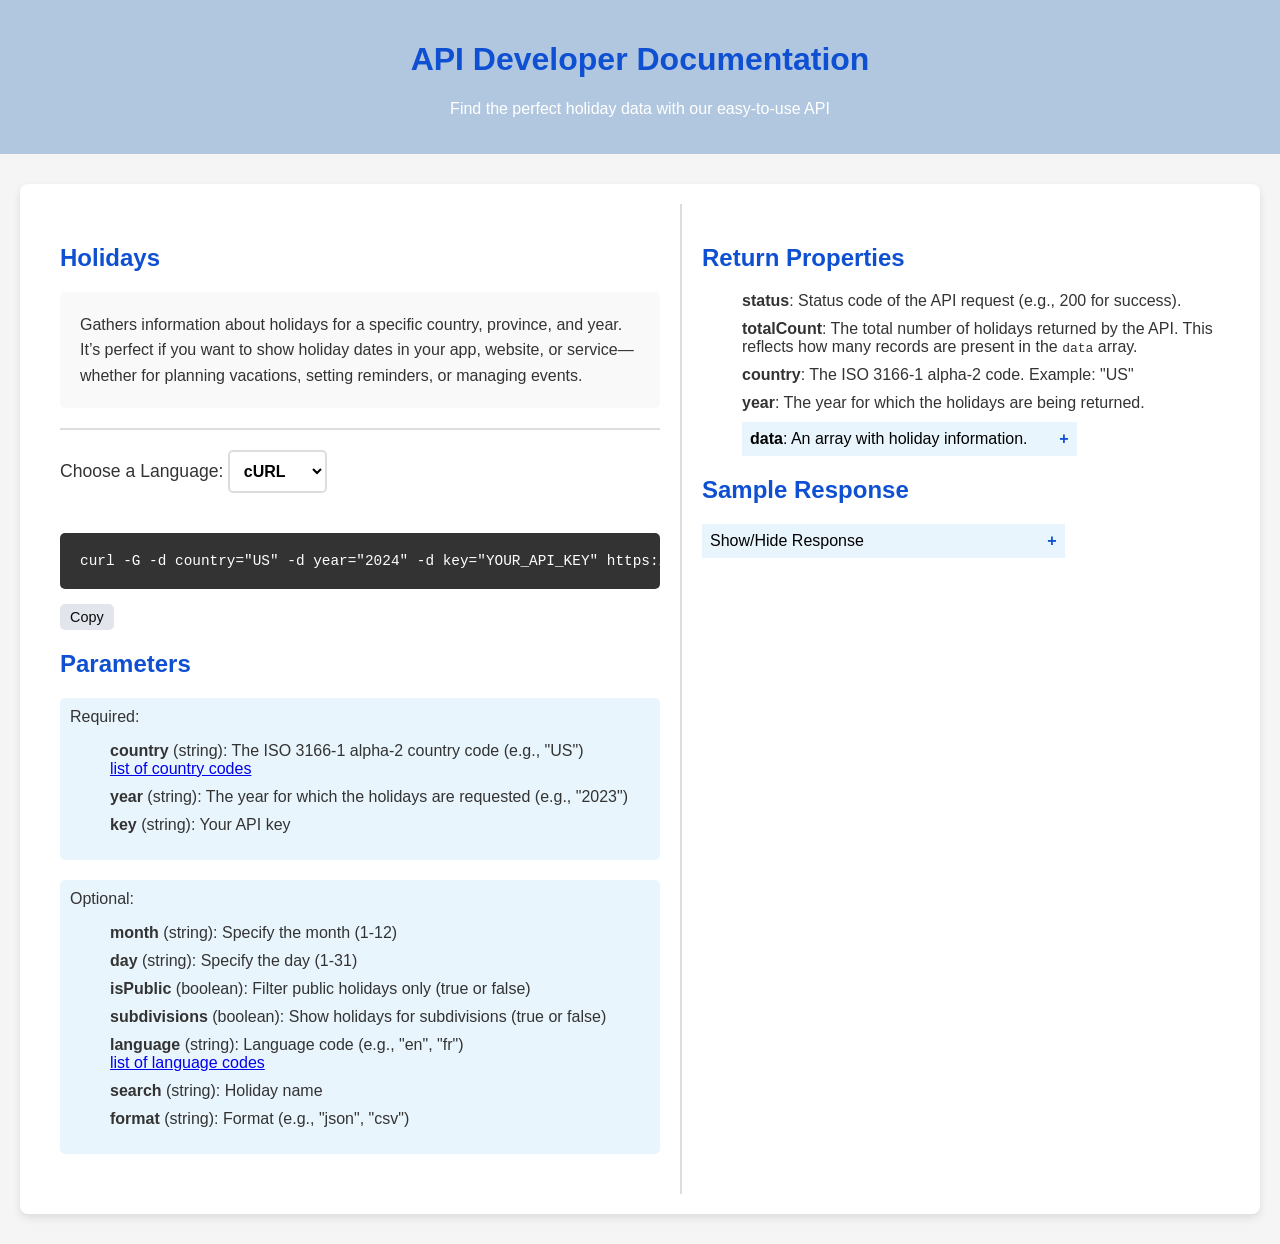
==== HolidayListAPI_Documentation.html @ ca433ace "Initial comit" ====
<!DOCTYPE html>
<html lang="en">
<head>
    <meta charset="UTF-8">
    <meta name="viewport" content="width=device-width, initial-scale=1.0">
    <title>API Developer Documentation</title>
    <style>
        body {
            font-family: 'Helvetica Neue', Arial, sans-serif;
            background-color: #f5f5f5;
            color: #333;
            margin: 0;
            padding: 0;
        }

        header {
            background-color: #9cbadac1;
            color: white;
            padding: 20px;
            text-align: center;
        }

        h1, h2 {
            color: #0f50d2;
        }

        .container {
            display: flex;
            max-width: 1200px;
            margin: 30px auto;
            padding: 20px;
            background-color: white;
            border-radius: 8px;
            box-shadow: 0 4px 8px rgba(0, 0, 0, 0.1);
        }

        .left-section, .right-section {
            width: 50%;
            padding: 20px;
        }

        .right-section {
            border-left: 2px solid #ddd;
        }

        .dropdown-container {
            margin-bottom: 20px;
        }

        label, select {
            font-size: 1.1rem;
        }

        select {
            padding: 10px;
            font-size: 1rem;
            background-color: #fff;
            border: 2px solid #ddd;
            border-radius: 5px;
            margin-bottom: 20px;
            font-weight: bold;
        }

        .required, .optional {
            background-color: #e9f5fc;
            padding: 10px;
            border-radius: 5px;
            margin-bottom: 20px;
        }

        .response-section {
            margin-top: 20px;
        }

        pre {
            background-color: #333;
            color: white;
            padding: 20px;
            border-radius: 5px;
            font-size: 0.9rem;
            overflow-x: auto;
        }

        .collapsible {
            background-color: #e9f5fc;
            cursor: pointer;
            padding: 8px;
            width: 70%;
            border: none;
            text-align: left;
            outline: none;
            font-size: 1rem;
        }

        .active, .collapsible:hover {
            background-color: #ccc;
        }

        .collapsible::after {
            content: '+';
            float: right;
            color: #0f50d2;
            font-weight: bold;
        }

        .active::after {
            content: '-';
            color: #0f50d2;
            font-weight: bold;
        }

        .collapsible-content {
            padding: 0 18px;
            display: none;
            overflow: hidden;
            background-color: white;
        }
        .copy-btn {
            position: relative;        
            background-color: #e2e5ec;
            color: rgb(11, 9, 9);
            border: none;
            padding: 5px 10px;
            cursor: pointer;
            font-size: 0.9rem;
            border-radius: 5px;
        }

        .copy-btn:hover {
                background-color: #c0cee7;
        }

    </style>
</head>
<body>

<header>
    <h1>API Developer Documentation</h1>
    <p>Find the perfect holiday data with our easy-to-use API</p>
</header>

<div class="container">
    <!-- Left Section: Code Example and Parameters -->
    <div class="left-section">
        <h2>Holidays</h2>
        <div style="font-family: 'Helvetica Neue', Arial, sans-serif; padding: 20px; background-color: #f9f9f9; border-radius: 5px; line-height: 1.6; color: #333;">
            Gathers information about holidays for a specific country, province, and year. It’s perfect if you want to show holiday dates in your app, website, or service—whether for planning vacations, setting reminders, or managing events.
        </div>
        <hr style="border: 1px solid #ddd; margin: 20px 0;">
        
        <div class="dropdown-container">
            <label for="language">Choose a Language:</label>
            <select id="language">
                <option value="curl">cURL</option>
                <option value="go">Go</option>
                <!-- <option value="nodejs">Node.js</option> -->
                <!-- <option value="php">PHP</option> -->
                <!-- <option value="powershell">PowerShell</option> -->
                <option value="python">Python</option>
                <!-- <option value="ruby">Ruby</option> -->
            </select>
        
        </div>

        <pre id="codeBlock">Sample code will appear here...</pre>
        <button class="copy-btn">Copy</button>
        


        <h2>Parameters</h2>
        <div class="required">
            Required:
            <ul style="list-style-type: none">
                <li style="margin-bottom: 10px;"><strong>country</strong> (string): The ISO 3166-1 alpha-2 country code (e.g., "US") <br>
                    <a href="https://en.wikipedia.org/wiki/List_of_ISO_3166_country_codes" target="_blank">list of country codes</a>
                </li style="margin-bottom: 10px;">
                <li style="margin-bottom: 10px;"><strong>year</strong> (string): The year for which the holidays are requested (e.g., "2023")</li>
                <li style="margin-bottom: 10px;"><strong>key</strong> (string): Your API key</li>
            </ul>
        </div>
        <div class="optional">
            Optional:
            <ul style="list-style-type: none;">
                <li style="margin-bottom: 10px;"><strong>month</strong> (string): Specify the month (1-12)</li>
                <li style="margin-bottom: 10px;"><strong>day</strong> (string): Specify the day (1-31)</li>
                <li style="margin-bottom: 10px;"><strong>isPublic</strong> (boolean): Filter public holidays only (true or false)</li>
                <li style="margin-bottom: 10px;"><strong>subdivisions</strong> (boolean): Show holidays for subdivisions (true or false)</li>
                <li style="margin-bottom: 10px;"><strong>language</strong> (string): Language code (e.g., "en", "fr") <br>
                    <a href="https://en.wikipedia.org/wiki/List_of_ISO_639-1_codes" target="_blank">list of language codes</a>
                </li>
                <li style="margin-bottom: 10px;"><strong>search</strong> (string): Holiday name</li>
                <li><strong>format</strong> (string): Format (e.g., "json", "csv")</li>
            </ul>
            
        </div>
    </div>

    <!-- Right Section: Return Properties and Response -->
    <div class="right-section">
        <h2>Return Properties</h2>
<ul style="list-style-type: none;">
    <li style="margin-bottom: 10px;"><strong>status</strong>: Status code of the API request (e.g., 200 for success).</li>
    <li style="margin-bottom: 10px;"><strong>totalCount</strong>: The total number of holidays returned by the API. This reflects how many records are present in the <code>data</code> array.</li>
    <li style="margin-bottom: 10px;"><strong>country</strong>: The ISO 3166-1 alpha-2 code. Example: "US"</li>
    <li style="margin-bottom: 10px;"><strong>year</strong>: The year for which the holidays are being returned.</li>
    <!-- <li><strong>data</strong>: An array containing individual holiday objects, each representing a specific holiday.</li> -->
    
    <!-- Collapsible for HolidayDto -->
    <li style="margin-bottom: 10px;"><button class="collapsible"><strong>data</strong>: An array with holiday information.</button>
        <div class="collapsible-content">
            <ul style="list-style-type: none;">
                <li style="margin-bottom: 10px;"><strong>name</strong>: The name of the holiday (e.g., "New Year").</li>
                <li style="margin-bottom: 10px;"><strong>description</strong>: A description of the holiday.</li>
                <li style="margin-bottom: 10px;"><strong>date</strong>: The official date of the holiday.</li>
                <li style="margin-bottom: 10px;"><strong>observed</strong>: The date when the holiday is observed (e.g., if the holiday falls on a weekend, it may be observed on a different date).</li>
                <li style="margin-bottom: 10px;"><strong>isPublic</strong>: A value of True means it is a public holiday.</li>

                <!-- Collapsible for CountryDto -->
                <li style="margin-bottom: 10px;"><button class="collapsible"><strong>country</strong></button>
                    <div class="collapsible-content">
                        <ul style="list-style-type: none;">
                            <li style="margin-bottom: 10px;"><strong>code</strong>: The ISO code. Example: "US"</li>
                            <li style="margin-bottom: 10px;"><strong>name</strong>: The full name of the country.</li>
                            <li style="margin-bottom: 10px;"><strong>flag</strong>: A URL link to the country's flag.</li>
                        </ul>
                    </div>
                </li style="margin-bottom: 10px;">

                <!-- Collapsible for HolidayWeekdayDto -->
                <li style="margin-bottom: 10px;"><button class="collapsible"><strong>weekday</strong></button>
                    <div>
                        <ul style="list-style-type: none;">
                            <li style="margin-bottom: 10px;"><strong>date</strong> (Holiday Date)
                                <div>
                                    <ul style="list-style-type: none;">
                                        <li style="margin-bottom: 10px; margin-top: 10px; margin-top: 10px;"><strong>name</strong>: Example: Monday</li>
                                        <li style="margin-bottom: 10px;"><strong>numeric</strong>: Example: 1 for Monday. </li>
                                    </ul>
                                </div>
                            </li>
                            <li style="margin-bottom: 10px;"><strong>observed</strong> (Observed Date)
                                <div>
                                    <ul style="list-style-type: none; style=margin-bottom: 10px;">
                                        <li style="margin-bottom: 10px;"><strong>name</strong>: The name of the weekday on which the holiday is observed. Example: Monday</li>
                                        <li style="margin-bottom: 10px;"><strong>numeric</strong>: Example: 1 for Monday.</li>
                                    </ul>
                                </div>
                            </li>
                        </ul>
                    </div>
                </li>
            </ul>
        </div>
    </li>
</ul style="list-style-type: none;">


        <h2>Sample Response</h2>
        <button class="collapsible">Show/Hide Response</button>
        <div class="collapsible-content">
            <pre>{
"status": 200,
"totalCount": 1,
"country": "US",
"year": 2024,
"data": [
    {
    "name": "Holiday",
    "description": "Holiday description",
    "date": "28",
    "observed": "28",
    "isPublic": true,
    "country": {
        "code": "US",
        "name": "United States",
        "flag": "https://flagsapi.com/US/flat/64.png"
    },
    "weekday": {
        "date": {
        "name": "Monday",
        "numeric": 1
        },
        "observed": {
        "name": "Monday",
        "numeric": 1
        }
      }
    }
  ]
}
              </pre>
        </div>
    </div>
</div>


<script>
    const codeExamples = {
        "curl": `curl -G -d country="US" -d year="2024" -d key="YOUR_API_KEY" https://back.holidaylist.io/api/v1/holidays
`,
        "go": `package main

import ("github.com/feelgd777/holidaylist-go")

func main() {
    api := holidaylist.NewAPI("YOUR_API_KEY")
    holidays, _ := api.GetHolidays(map[string]interface{}{
        "country": "US",
        "year":    2023,
    })`,
        "nodejs": `
const axios = require('axios');

axios.get('https://holidayapi.com/v1/holidays', {
    params: {
        country: 'US',
        year: 2023,
        pretty: true,
        key: 'YOUR_API_KEY'
    }
}).then(response => {
    console.log(response.data);
}).catch(error => {
    console.error(error);
});
        `,
        "php": `
<?php
$ch = curl_init();

curl_setopt($ch, CURLOPT_URL, "https://holidayapi.com/v1/holidays?country=US&year=2023&pretty=true&key=YOUR_API_KEY");
curl_setopt($ch, CURLOPT_RETURNTRANSFER, 1);

$response = curl_exec($ch);
curl_close($ch);

echo $response;
?>
        `,
        "powershell": `
$uri = 'https://holidayapi.com/v1/holidays?country=US&year=2023&key=YOUR_API_KEY'
$response = Invoke-RestMethod -Uri $uri -Method GET
$response | ConvertTo-Json
        `,
        "python": `import requests

url = "https://holidayapi.com/v1/holidays"
params = {
    "country": "US",
    "year": "2023",
    "key": "YOUR_API_KEY"
}

response = requests.get(url, params=params)
print(response.json())`,
        "ruby": `
require 'net/http'
require 'uri'
require 'json'

uri = URI.parse("https://holidayapi.com/v1/holidays?country=US&year=2023&pretty=true&key=YOUR_API_KEY")
response = Net::HTTP.get_response(uri)

puts JSON.parse(response.body)

        `
    };

    document.getElementById('language').addEventListener('change', function() {
        const selectedLanguage = this.value;
        document.getElementById('codeBlock').textContent = codeExamples[selectedLanguage];
    });

    // Set default code to cURL
    document.getElementById('codeBlock').textContent = codeExamples["curl"];

    // Collapsible sections functionality
    var coll = document.getElementsByClassName("collapsible");
    for (var i = 0; i < coll.length; i++) {
        coll[i].addEventListener("click", function() {
            this.classList.toggle("active");
            var content = this.nextElementSibling;
            if (content.style.display === "block") {
                content.style.display = "none";
            } else {
                content.style.display = "block";
            }
        });
    }
    document.querySelector('.copy-btn').addEventListener('click', function() {
        const codeBlock = document.getElementById('codeBlock').textContent;
        navigator.clipboard.writeText(codeBlock).catch(err => {
            console.error('Failed to copy: ', err);
        });
    });

</script>

</body>
</html>
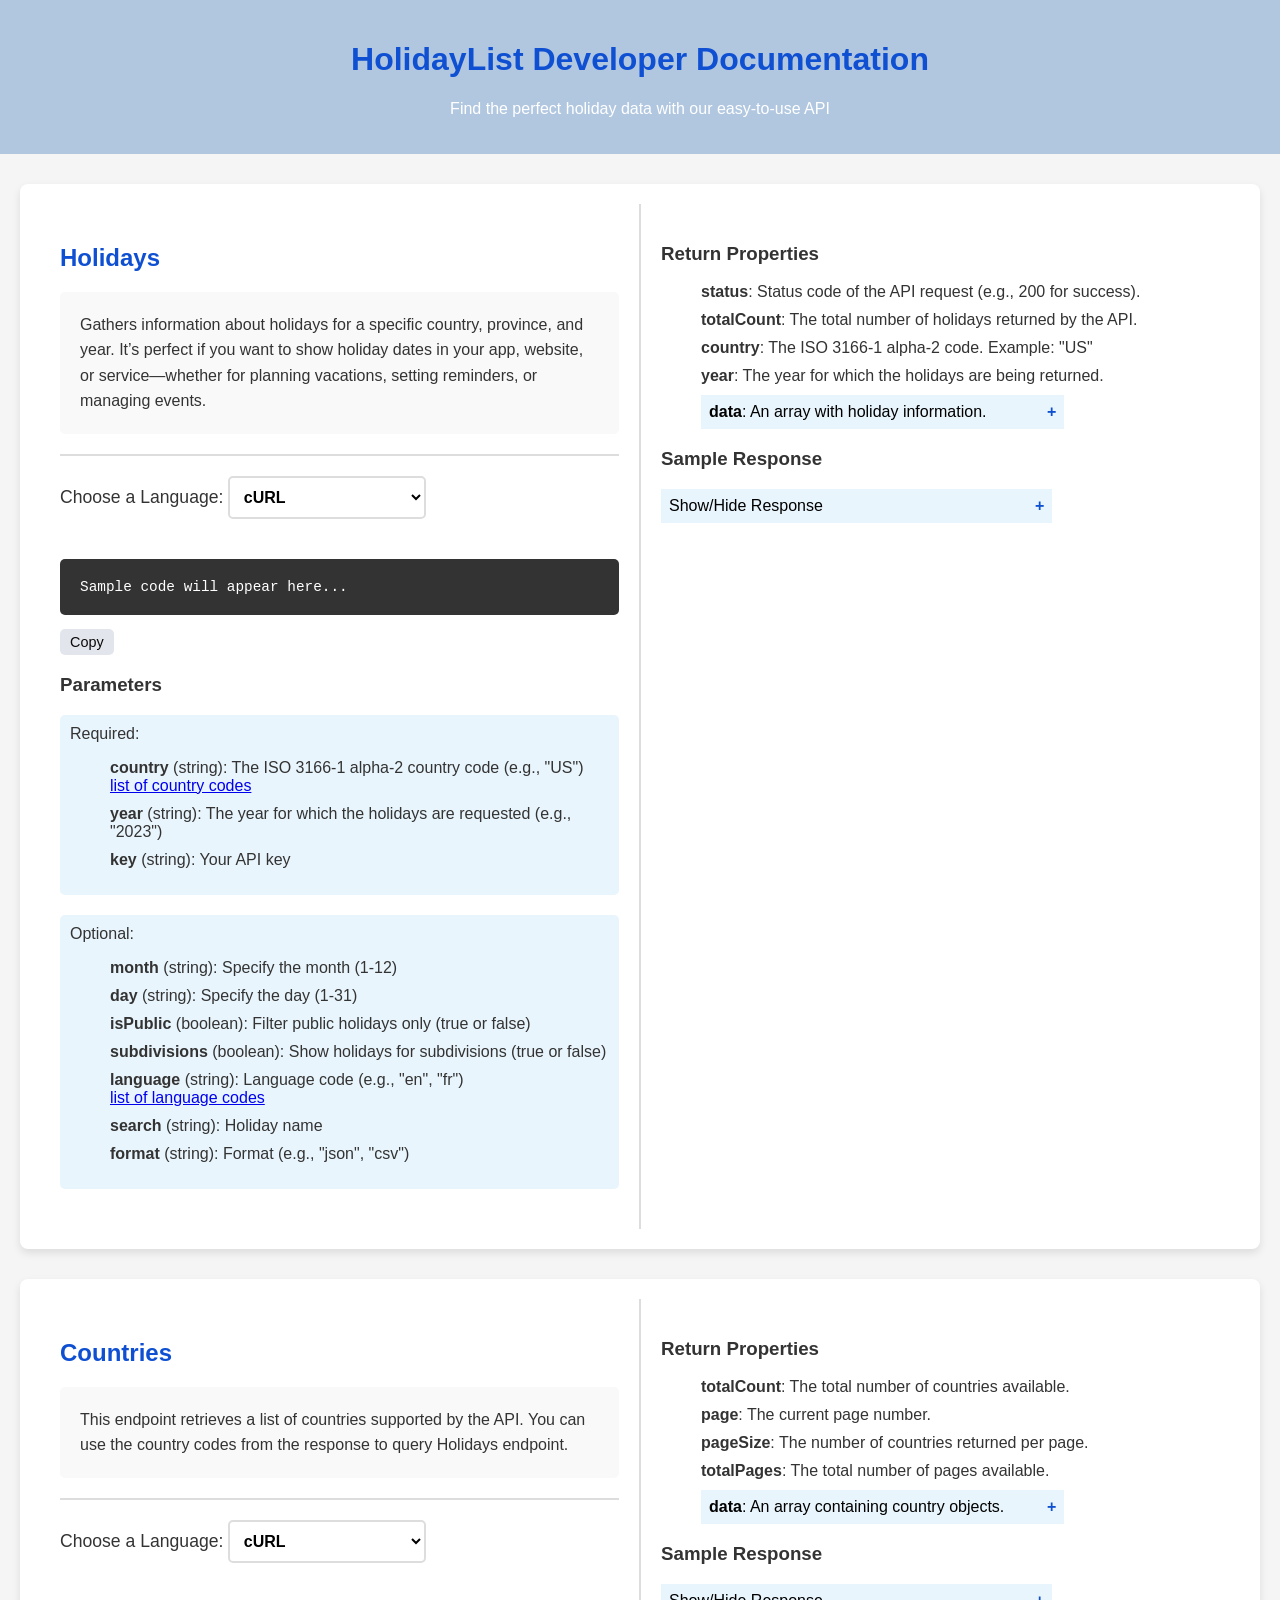
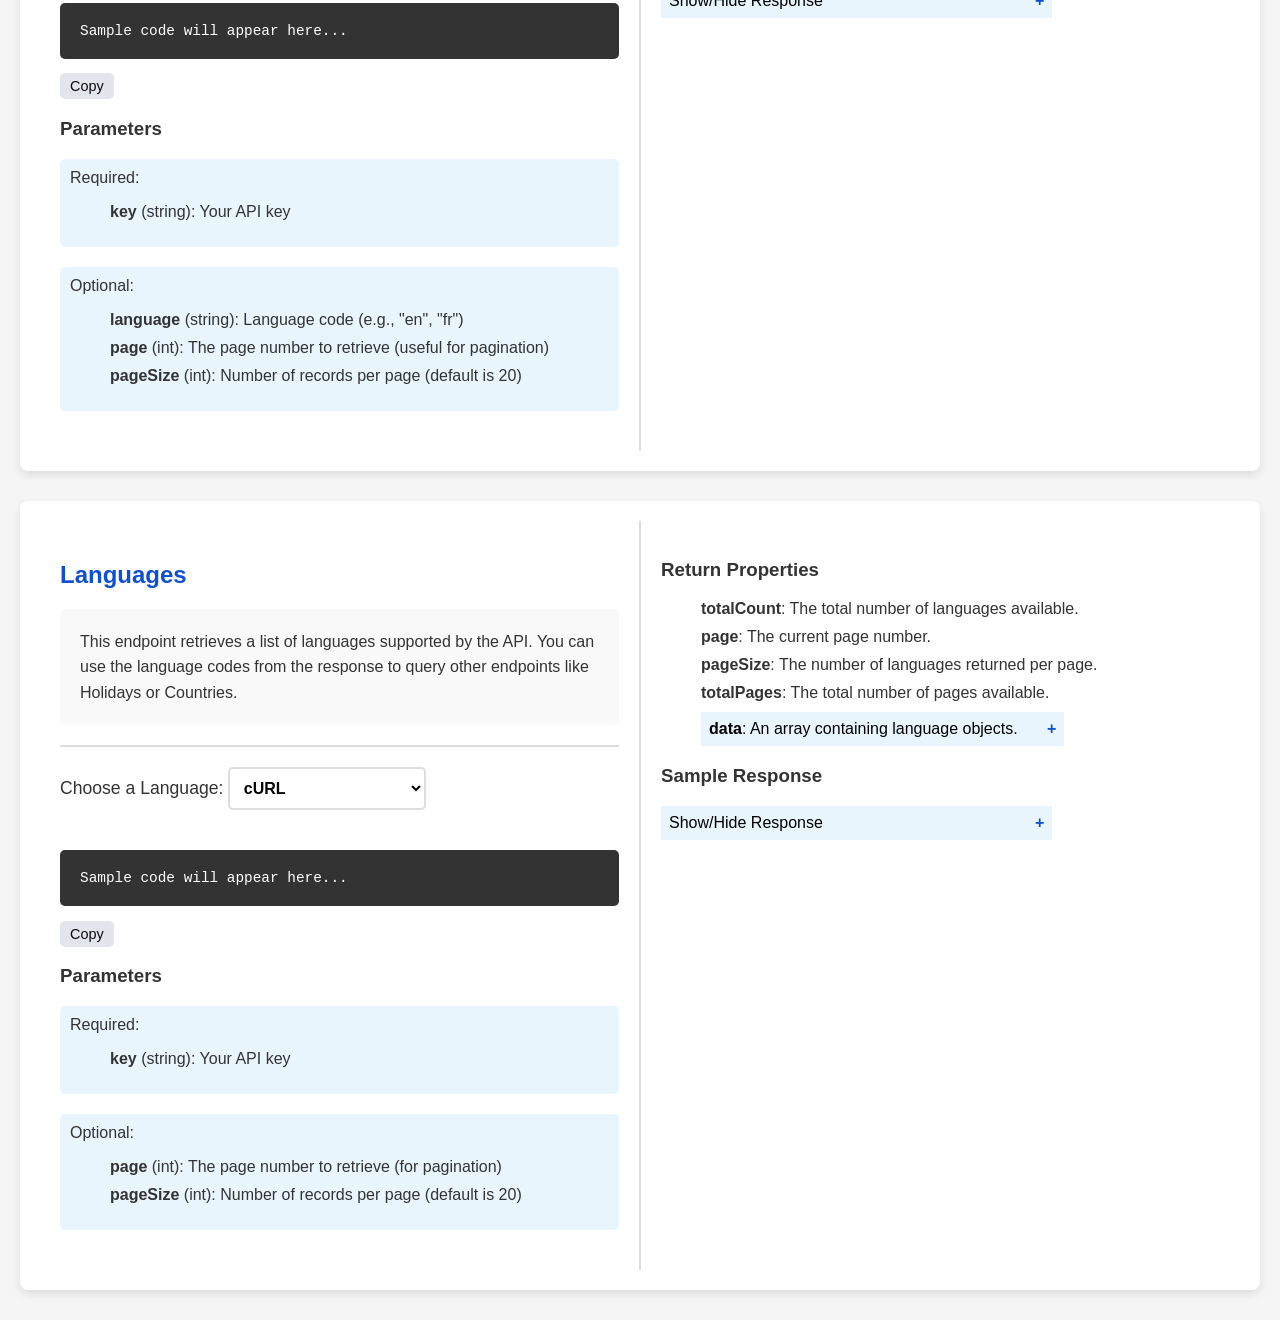
==== commit ec6da331: "Added endpoints Holidays and Countries and Languages" ====
--- a/HolidayListAPI_Documentation.html
+++ b/HolidayListAPI_Documentation.html
@@ -4,138 +4,13 @@
     <meta charset="UTF-8">
     <meta name="viewport" content="width=device-width, initial-scale=1.0">
     <title>API Developer Documentation</title>
-    <style>
-        body {
-            font-family: 'Helvetica Neue', Arial, sans-serif;
-            background-color: #f5f5f5;
-            color: #333;
-            margin: 0;
-            padding: 0;
-        }
-
-        header {
-            background-color: #9cbadac1;
-            color: white;
-            padding: 20px;
-            text-align: center;
-        }
-
-        h1, h2 {
-            color: #0f50d2;
-        }
-
-        .container {
-            display: flex;
-            max-width: 1200px;
-            margin: 30px auto;
-            padding: 20px;
-            background-color: white;
-            border-radius: 8px;
-            box-shadow: 0 4px 8px rgba(0, 0, 0, 0.1);
-        }
-
-        .left-section, .right-section {
-            width: 50%;
-            padding: 20px;
-        }
-
-        .right-section {
-            border-left: 2px solid #ddd;
-        }
-
-        .dropdown-container {
-            margin-bottom: 20px;
-        }
-
-        label, select {
-            font-size: 1.1rem;
-        }
-
-        select {
-            padding: 10px;
-            font-size: 1rem;
-            background-color: #fff;
-            border: 2px solid #ddd;
-            border-radius: 5px;
-            margin-bottom: 20px;
-            font-weight: bold;
-        }
-
-        .required, .optional {
-            background-color: #e9f5fc;
-            padding: 10px;
-            border-radius: 5px;
-            margin-bottom: 20px;
-        }
-
-        .response-section {
-            margin-top: 20px;
-        }
-
-        pre {
-            background-color: #333;
-            color: white;
-            padding: 20px;
-            border-radius: 5px;
-            font-size: 0.9rem;
-            overflow-x: auto;
-        }
-
-        .collapsible {
-            background-color: #e9f5fc;
-            cursor: pointer;
-            padding: 8px;
-            width: 70%;
-            border: none;
-            text-align: left;
-            outline: none;
-            font-size: 1rem;
-        }
-
-        .active, .collapsible:hover {
-            background-color: #ccc;
-        }
-
-        .collapsible::after {
-            content: '+';
-            float: right;
-            color: #0f50d2;
-            font-weight: bold;
-        }
-
-        .active::after {
-            content: '-';
-            color: #0f50d2;
-            font-weight: bold;
-        }
-
-        .collapsible-content {
-            padding: 0 18px;
-            display: none;
-            overflow: hidden;
-            background-color: white;
-        }
-        .copy-btn {
-            position: relative;        
-            background-color: #e2e5ec;
-            color: rgb(11, 9, 9);
-            border: none;
-            padding: 5px 10px;
-            cursor: pointer;
-            font-size: 0.9rem;
-            border-radius: 5px;
-        }
-
-        .copy-btn:hover {
-                background-color: #c0cee7;
-        }
-
-    </style>
+    <link rel="stylesheet" href="styles.css">
+    
 </head>
 <body>
 
 <header>
-    <h1>API Developer Documentation</h1>
+    <h1>HolidayList Developer Documentation</h1>
     <p>Find the perfect holiday data with our easy-to-use API</p>
 </header>
 
@@ -149,25 +24,24 @@
         <hr style="border: 1px solid #ddd; margin: 20px 0;">
         
         <div class="dropdown-container">
-            <label for="language">Choose a Language:</label>
-            <select id="language">
+            <label for="holidays-language">Choose a Language:</label>
+            <select id="holidays-language">
                 <option value="curl">cURL</option>
                 <option value="go">Go</option>
-                <!-- <option value="nodejs">Node.js</option> -->
-                <!-- <option value="php">PHP</option> -->
-                <!-- <option value="powershell">PowerShell</option> -->
                 <option value="python">Python</option>
-                <!-- <option value="ruby">Ruby</option> -->
+                <option value="javascript">JavaScript (Node.js)</option>
+                <option value="php">PHP</option>
+                <option value="ruby">Ruby</option>
             </select>
         
         </div>
 
-        <pre id="codeBlock">Sample code will appear here...</pre>
-        <button class="copy-btn">Copy</button>
+        <pre id="holidays-codeBlock">Sample code will appear here...</pre>
+        <button class="copy-btn" data-target="holidays-codeBlock">Copy</button>
         
 
 
-        <h2>Parameters</h2>
+        <h3>Parameters</h3>
         <div class="required">
             Required:
             <ul style="list-style-type: none">
@@ -197,10 +71,10 @@
 
     <!-- Right Section: Return Properties and Response -->
     <div class="right-section">
-        <h2>Return Properties</h2>
+        <h3>Return Properties</h3>
 <ul style="list-style-type: none;">
     <li style="margin-bottom: 10px;"><strong>status</strong>: Status code of the API request (e.g., 200 for success).</li>
-    <li style="margin-bottom: 10px;"><strong>totalCount</strong>: The total number of holidays returned by the API. This reflects how many records are present in the <code>data</code> array.</li>
+    <li style="margin-bottom: 10px;"><strong>totalCount</strong>: The total number of holidays returned by the API.</li>
     <li style="margin-bottom: 10px;"><strong>country</strong>: The ISO 3166-1 alpha-2 code. Example: "US"</li>
     <li style="margin-bottom: 10px;"><strong>year</strong>: The year for which the holidays are being returned.</li>
     <!-- <li><strong>data</strong>: An array containing individual holiday objects, each representing a specific holiday.</li> -->
@@ -240,7 +114,7 @@
                             </li>
                             <li style="margin-bottom: 10px;"><strong>observed</strong> (Observed Date)
                                 <div>
-                                    <ul style="list-style-type: none; style=margin-bottom: 10px;">
+                                    <ul style="list-style-type: none; margin-bottom: 10px;">
                                         <li style="margin-bottom: 10px;"><strong>name</strong>: The name of the weekday on which the holiday is observed. Example: Monday</li>
                                         <li style="margin-bottom: 10px;"><strong>numeric</strong>: Example: 1 for Monday.</li>
                                     </ul>
@@ -255,7 +129,7 @@
 </ul style="list-style-type: none;">
 
 
-        <h2>Sample Response</h2>
+        <h3>Sample Response</h3>
         <button class="collapsible">Show/Hide Response</button>
         <div class="collapsible-content">
             <pre>{
@@ -292,87 +166,270 @@
         </div>
     </div>
 </div>
-
-
-<script>
+<div class="container">
+    <!-- Left Section: Code Example and Parameters for Countries -->
+    <div class="left-section">
+        <h2>Countries</h2>
+        <div style="font-family: 'Helvetica Neue', Arial, sans-serif; padding: 20px; background-color: #f9f9f9; border-radius: 5px; line-height: 1.6; color: #333;">
+            This endpoint retrieves a list of countries supported by the API. You can use the country codes from the response to query Holidays endpoint.
+        </div>
+        <hr style="border: 1px solid #ddd; margin: 20px 0;">
+        
+        <div class="dropdown-container">
+            <label for="countries-language">Choose a Language:</label>
+            <select id="countries-language">
+                <option value="curl">cURL</option>
+                <option value="go">Go</option>
+                <option value="python">Python</option>
+                <option value="javascript">JavaScript (Node.js)</option>
+                <option value="php">PHP</option>
+                <option value="ruby">Ruby</option>
+            </select>
+        </div>
+
+        <pre id="countries-codeBlock">Sample code will appear here...</pre>
+        <button class="copy-btn" data-target="countries-codeBlock">Copy</button>
+
+        <h3>Parameters</h3>
+        <div class="required">
+            Required:
+            <ul style="list-style-type: none">
+                <li style="margin-bottom: 10px;"><strong>key</strong> (string): Your API key</li>
+            </ul>
+        </div>
+        <div class="optional">
+            Optional:
+            <ul style="list-style-type: none;">
+                <li style="margin-bottom: 10px;"><strong>language</strong> (string): Language code (e.g., "en", "fr")</li>
+                <li style="margin-bottom: 10px;"><strong>page</strong> (int): The page number to retrieve (useful for pagination)</li>
+                <li style="margin-bottom: 10px;"><strong>pageSize</strong> (int): Number of records per page (default is 20)</li>
+            </ul>
+        </div>
+    </div>
+
+    <!-- Right Section: Return Properties and Response -->
+    <div class="right-section">
+        <h3>Return Properties</h3>
+        <ul style="list-style-type: none;">
+            <li style="margin-bottom: 10px;"><strong>totalCount</strong>: The total number of countries available.</li>
+            <li style="margin-bottom: 10px;"><strong>page</strong>: The current page number.</li>
+            <li style="margin-bottom: 10px;"><strong>pageSize</strong>: The number of countries returned per page.</li>
+            <li style="margin-bottom: 10px;"><strong>totalPages</strong>: The total number of pages available.</li>
+            <li style="margin-bottom: 10px;"><button class="collapsible"><strong>data</strong>: An array containing country objects.</button>
+                <div class="collapsible-content">
+                    <ul style="list-style-type: none;">
+                        <li style="margin-bottom: 10px;"><strong>code</strong>: ISO country code (e.g., "US").</li>
+                        <li style="margin-bottom: 10px;"><strong>name</strong>: The full name of the country (e.g., "United States").</li>
+                        <li style="margin-bottom: 10px;"><strong>weekend</strong>: Days of the weekend (e.g., "Sunday").</li>
+                        <li style="margin-bottom: 10px;"><button class="collapsible"><strong>codes</strong>: Additional ISO codes</button>
+                            <div class="collapsible-content">
+                                <ul style="list-style-type: none;">
+                                    <li style="margin-bottom: 10px;"><strong>alpha_2</strong>: Two-letter ISO code.</li>
+                                    <li style="margin-bottom: 10px;"><strong>alpha_3</strong>: Three-letter ISO code.</li>
+                                    <li style="margin-bottom: 10px;"><strong>numeric</strong>: Numeric ISO code.</li>
+                                </ul>
+                            </div>
+                        </li>
+                        <li style="margin-bottom: 10px;"><strong>languages</strong>: A list of official languages spoken in the country.</li>
+                        <li style="margin-bottom: 10px;"><strong>currencies</strong>: The currency used in the country (e.g., "USD").</li>
+                        <li style="margin-bottom: 10px;"><strong>flag</strong>: A URL pointing to the country’s flag.</li>
+                        <li style="margin-bottom: 10px;"><strong>subdivisions</strong>: Information about the country’s states and provinces.</li>
+                    </ul>
+                </div>
+            </li>
+        </ul>
+
+        <h3>Sample Response</h3>
+        <button class="collapsible">Show/Hide Response</button>
+        <div class="collapsible-content">
+            <pre>{
+  "totalCount": 99,
+  "page": 1,
+  "pageSize": 20,
+  "totalPages": 5,
+  "data": [
+    {
+      "code": "US",
+      "name": "United States",
+      "weekend": [
+        {
+          "numeric": 1,
+          "name": "Sunday"
+        }
+      ],
+      "codes": {
+        "alpha_2": "US",
+        "alpha_3": "USA",
+        "numeric": 840
+      },
+      "languages": [
+        {
+          "code": "en-us",
+          "name": "English"
+        }
+      ],
+      "currencies": [
+        {
+          "alpha": "USD",
+          "name": "United States Dollar"
+        }
+      ],
+      "flag": "https://flagsapi.com/US/flat/64.png",
+      "subdivisions": [
+        {
+          "code": "US-AK",
+          "name": "United States",
+          "languages": [
+            "en",
+            "es"
+          ]
+        }
+      ]
+    }
+  ]
+}</pre>
+        </div>
+    </div>
+</div>
+<div class="container">
+    <!-- Left Section: Code Example and Parameters for Languages -->
+    <div class="left-section">
+        <h2>Languages</h2>
+        <div style="font-family: 'Helvetica Neue', Arial, sans-serif; padding: 20px; background-color: #f9f9f9; border-radius: 5px; line-height: 1.6; color: #333;">
+            This endpoint retrieves a list of languages supported by the API. You can use the language codes from the response to query other endpoints like Holidays or Countries.
+        </div>
+        <hr style="border: 1px solid #ddd; margin: 20px 0;">
+        
+        <div class="dropdown-container">
+            <label for="languages-language">Choose a Language:</label>
+            <select id="languages-language">
+                <option value="curl">cURL</option>
+                <option value="go">Go</option>
+                <option value="python">Python</option>
+                <option value="javascript">JavaScript (Node.js)</option>
+                <option value="php">PHP</option>
+                <option value="ruby">Ruby</option>
+            </select>
+        </div>
+
+        <pre id="languages-codeBlock">Sample code will appear here...</pre>
+        <button class="copy-btn" data-target="languages-codeBlock">Copy</button>
+
+        <h3>Parameters</h3>
+        <div class="required">
+            Required:
+            <ul style="list-style-type: none">
+                <li style="margin-bottom: 10px;"><strong>key</strong> (string): Your API key</li>
+            </ul>
+        </div>
+        <div class="optional">
+            Optional:
+            <ul style="list-style-type: none;">
+                <li style="margin-bottom: 10px;"><strong>page</strong> (int): The page number to retrieve (for pagination)</li>
+                <li style="margin-bottom: 10px;"><strong>pageSize</strong> (int): Number of records per page (default is 20)</li>
+            </ul>
+        </div>
+    </div>
+
+    <!-- Right Section: Return Properties and Response -->
+    <div class="right-section">
+        <h3>Return Properties</h3>
+        <ul style="list-style-type: none;">
+            <li style="margin-bottom: 10px;"><strong>totalCount</strong>: The total number of languages available.</li>
+            <li style="margin-bottom: 10px;"><strong>page</strong>: The current page number.</li>
+            <li style="margin-bottom: 10px;"><strong>pageSize</strong>: The number of languages returned per page.</li>
+            <li style="margin-bottom: 10px;"><strong>totalPages</strong>: The total number of pages available.</li>
+            <li style="margin-bottom: 10px;"><button class="collapsible"><strong>data</strong>: An array containing language objects.</button>
+                <div class="collapsible-content">
+                    <ul style="list-style-type: none;">
+                        <li style="margin-bottom: 10px;"><strong>code</strong>: Language code (e.g., "en").</li>
+                        <li style="margin-bottom: 10px;"><strong>name</strong>: Full name of the language (e.g., "English").</li>
+                    </ul>
+                </div>
+            </li>
+        </ul>
+
+        <h3>Sample Response</h3>
+        <button class="collapsible">Show/Hide Response</button>
+        <div class="collapsible-content">
+            <pre>{
+  "totalCount": 12,
+  "page": 1,
+  "pageSize": 20,
+  "totalPages": 1,
+  "data": [
+    {
+      "code": "en",
+      "name": "English"
+    },
+    {
+      "code": "es",
+      "name": "Spanish"
+    }
+  ]
+}</pre>
+        </div>
+    </div>
+</div>
+
+<!-- <script>
     const codeExamples = {
-        "curl": `curl -G -d country="US" -d year="2024" -d key="YOUR_API_KEY" https://back.holidaylist.io/api/v1/holidays
-`,
-        "go": `package main
-
+        "holidays": {
+            "curl": `curl -G -d country="US" -d year="2024" -d key="YOUR_API_KEY" https://back.holidaylist.io/api/v1/holidays`,
+            "go": `package main
 import ("github.com/feelgd777/holidaylist-go")
-
 func main() {
     api := holidaylist.NewAPI("YOUR_API_KEY")
     holidays, _ := api.GetHolidays(map[string]interface{}{
         "country": "US",
-        "year":    2023,
+        "year": 2023,
     })`,
-        "nodejs": `
-const axios = require('axios');
-
-axios.get('https://holidayapi.com/v1/holidays', {
-    params: {
-        country: 'US',
-        year: 2023,
-        pretty: true,
-        key: 'YOUR_API_KEY'
+            "python": `import requests
+url = "https://back.holidaylist.io/v1/holidays"
+params = {"country": "US", "year": "2023", "key": "YOUR_API_KEY"}
+response = requests.get(url, params=params)
+print(response.json())`
+        },
+        "countries": {
+            "curl": `curl -X GET https://back.holidaylist.io/api/v1/countries?key=YOUR_API_KEY`,
+            "go": `package main
+import ("github.com/feelgd777/holidaylist-go")
+func main() {
+    api := holidaylist.NewAPI("YOUR_API_KEY")
+    countries, _ := api.GetCountries()`,
+            "python": `import requests
+url = "https://back.holidaylist.io/api/v1/countries"
+params = {"key": "YOUR_API_KEY"}
+response = requests.get(url, params=params)
+print(response.json())`
+        },
+        "languages": {
+            "curl": `curl -X GET https://back.holidaylist.io/api/v1/languages?key=YOUR_API_KEY`,
+            "go": `package main
+import ("github.com/feelgd777/holidaylist-go")
+func main() {
+    api := holidaylist.NewAPI("YOUR_API_KEY")
+    languages, _ := api.GetLanguages()`,
+            "python": `import requests
+url = "https://back.holidaylist.io/api/v1/languages"
+params = {"key": "YOUR_API_KEY"}
+response = requests.get(url, params=params)
+print(response.json())`
+        }
+    };
+
+    function updateCodeBlock(endpoint) {
+        const selectedLanguage = document.getElementById('language').value;
+        document.getElementById('codeBlock').textContent = codeExamples[endpoint][selectedLanguage];
     }
-}).then(response => {
-    console.log(response.data);
-}).catch(error => {
-    console.error(error);
-});
-        `,
-        "php": `
-<?php
-$ch = curl_init();
-
-curl_setopt($ch, CURLOPT_URL, "https://holidayapi.com/v1/holidays?country=US&year=2023&pretty=true&key=YOUR_API_KEY");
-curl_setopt($ch, CURLOPT_RETURNTRANSFER, 1);
-
-$response = curl_exec($ch);
-curl_close($ch);
-
-echo $response;
-?>
-        `,
-        "powershell": `
-$uri = 'https://holidayapi.com/v1/holidays?country=US&year=2023&key=YOUR_API_KEY'
-$response = Invoke-RestMethod -Uri $uri -Method GET
-$response | ConvertTo-Json
-        `,
-        "python": `import requests
-
-url = "https://holidayapi.com/v1/holidays"
-params = {
-    "country": "US",
-    "year": "2023",
-    "key": "YOUR_API_KEY"
-}
-
-response = requests.get(url, params=params)
-print(response.json())`,
-        "ruby": `
-require 'net/http'
-require 'uri'
-require 'json'
-
-uri = URI.parse("https://holidayapi.com/v1/holidays?country=US&year=2023&pretty=true&key=YOUR_API_KEY")
-response = Net::HTTP.get_response(uri)
-
-puts JSON.parse(response.body)
-
-        `
-    };
 
     document.getElementById('language').addEventListener('change', function() {
-        const selectedLanguage = this.value;
-        document.getElementById('codeBlock').textContent = codeExamples[selectedLanguage];
+        const selectedEndpoint = document.querySelector('.left-section h2').textContent.toLowerCase(); // Ensure case matches
+        updateCodeBlock(selectedEndpoint);
     });
 
-    // Set default code to cURL
-    document.getElementById('codeBlock').textContent = codeExamples["curl"];
+    // Set default code for holidays
+    updateCodeBlock("holidays");
 
     // Collapsible sections functionality
     var coll = document.getElementsByClassName("collapsible");
@@ -387,14 +444,15 @@
             }
         });
     }
+
     document.querySelector('.copy-btn').addEventListener('click', function() {
         const codeBlock = document.getElementById('codeBlock').textContent;
         navigator.clipboard.writeText(codeBlock).catch(err => {
             console.error('Failed to copy: ', err);
         });
     });
-
-</script>
+</script> -->
+<script src="api_code_examples.js"></script>
 
 </body>
 </html>
--- a/styles.css
+++ b/styles.css
@@ -0,0 +1,124 @@
+        body {
+            font-family: 'Helvetica Neue', Arial, sans-serif;
+            background-color: #f5f5f5;
+            color: #333;
+            margin: 0;
+            padding: 0;
+        }
+
+        header {
+            background-color: #9cbadac1;
+            color: white;
+            padding: 20px;
+            text-align: center;
+        }
+
+        h1, h2 {
+            color: #0f50d2;
+        }
+
+        .container {
+            display: flex;
+            max-width: 1200px;
+            margin: 30px auto;
+            padding: 20px;
+            background-color: white;
+            border-radius: 8px;
+            box-shadow: 0 4px 8px rgba(0, 0, 0, 0.1);
+        }
+
+        .left-section, .right-section {
+            width: 50%;
+            padding: 20px;
+        }
+
+        .right-section {
+            border-left: 2px solid #ddd;
+        }
+
+        .dropdown-container {
+            margin-bottom: 20px;
+        }
+
+        label, select {
+            font-size: 1.1rem;
+        }
+
+        select {
+            padding: 10px;
+            font-size: 1rem;
+            background-color: #fff;
+            border: 2px solid #ddd;
+            border-radius: 5px;
+            margin-bottom: 20px;
+            font-weight: bold;
+        }
+
+        .required, .optional {
+            background-color: #e9f5fc;
+            padding: 10px;
+            border-radius: 5px;
+            margin-bottom: 20px;
+        }
+
+        .response-section {
+            margin-top: 20px;
+        }
+
+        pre {
+            background-color: #333;
+            color: white;
+            padding: 20px;
+            border-radius: 5px;
+            font-size: 0.9rem;
+            overflow-x: auto;
+        }
+
+        .collapsible {
+            background-color: #e9f5fc;
+            cursor: pointer;
+            padding: 8px;
+            width: 70%;
+            border: none;
+            text-align: left;
+            outline: none;
+            font-size: 1rem;
+        }
+
+        .active, .collapsible:hover {
+            background-color: #ccc;
+        }
+
+        .collapsible::after {
+            content: '+';
+            float: right;
+            color: #0f50d2;
+            font-weight: bold;
+        }
+
+        .active::after {
+            content: '-';
+            color: #0f50d2;
+            font-weight: bold;
+        }
+
+        .collapsible-content {
+            padding: 0 18px;
+            display: none;
+            overflow: hidden;
+            background-color: white;
+        }
+        .copy-btn {
+            position: relative;        
+            background-color: #e2e5ec;
+            color: rgb(11, 9, 9);
+            border: none;
+            padding: 5px 10px;
+            cursor: pointer;
+            font-size: 0.9rem;
+            border-radius: 5px;
+        }
+
+        .copy-btn:hover {
+                background-color: #c0cee7;
+        }
